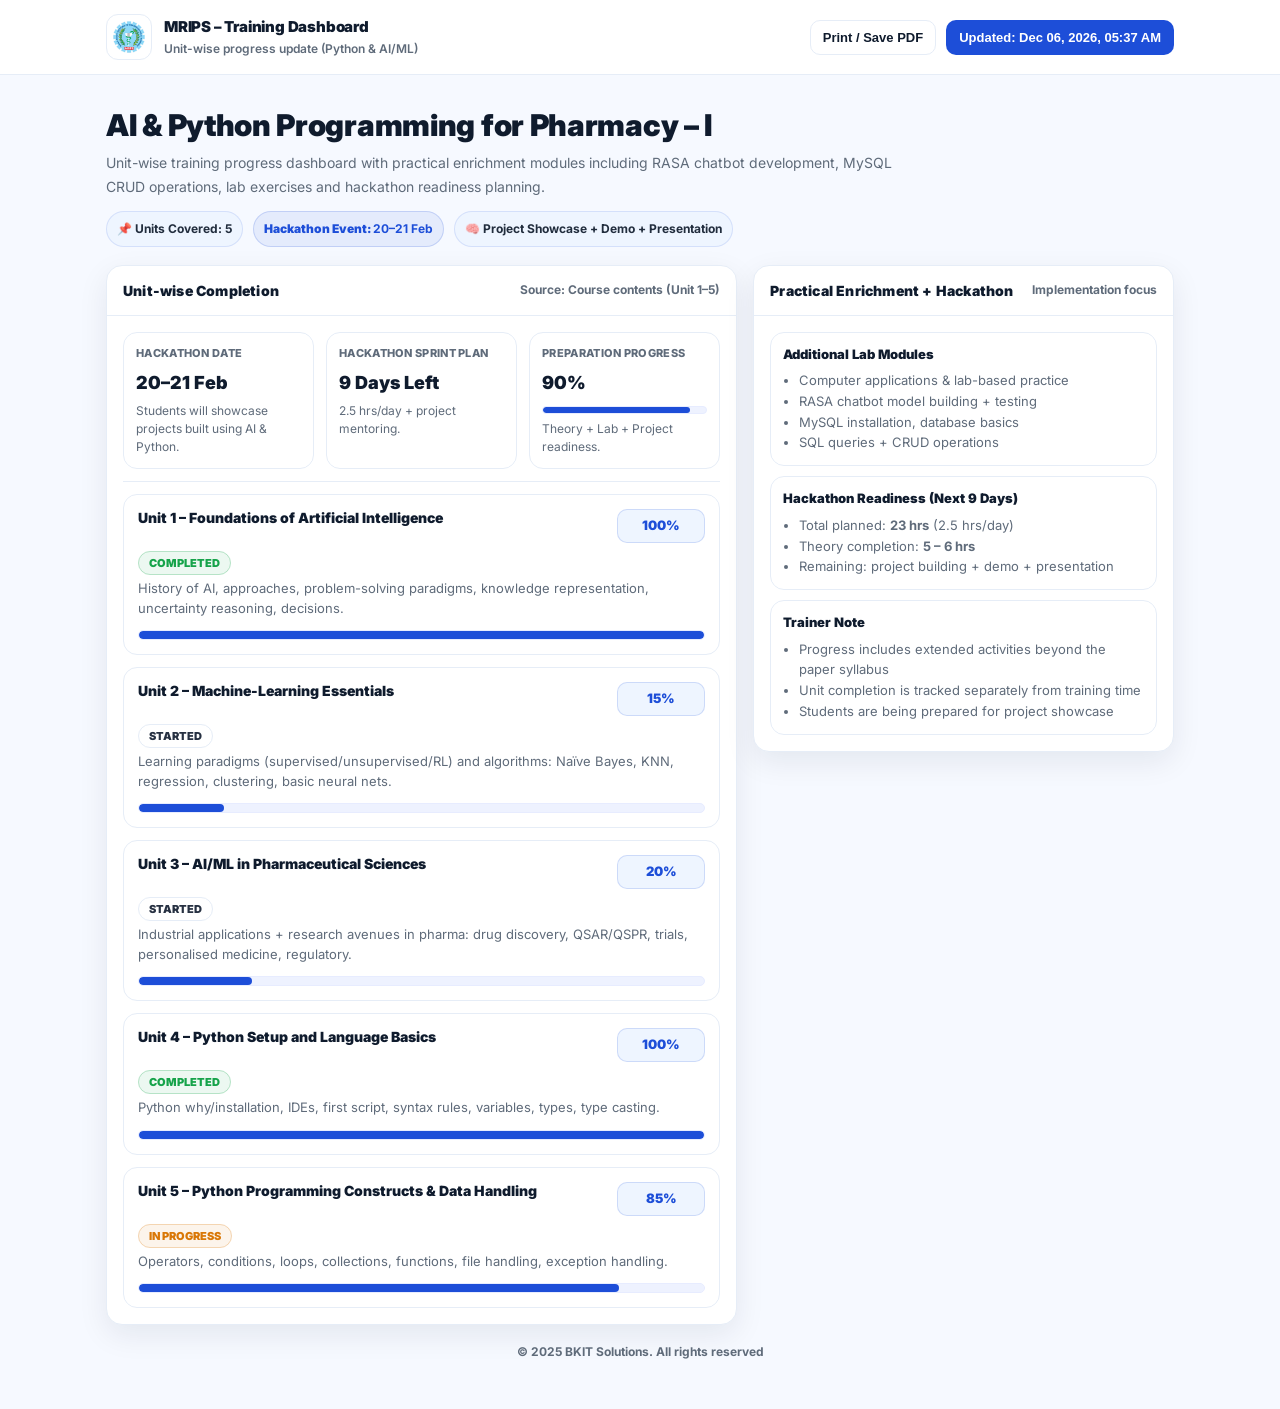
==== progress.html @ 7dd26d0b "Upd" ====
<!DOCTYPE html>
<html lang="en">
<head>
  <meta charset="UTF-8" />
  <meta name="viewport" content="width=device-width, initial-scale=1.0" />
  <title>MRIPS | Unit-wise Progress Dashboard</title>

  <link rel="shortcut icon" href="./fav.png">
  <link rel="preconnect" href="https://fonts.googleapis.com">
  <link rel="preconnect" href="https://fonts.gstatic.com" crossorigin>
  <link href="https://fonts.googleapis.com/css2?family=Inter:wght@400;600;700;800;900&display=swap" rel="stylesheet">

  <style>
    :root{
      /* SaaS / College theme */
      --bg: #f6f9ff;
      --panel: #ffffff;
      --border: #e6edf7;
      --text: #0f1b2d;
      --muted: #5f6b7a;

      --primary: #1d4ed8;     /* blue */
      --primary-2: #2563eb;
      --soft: #eef5ff;

      --success: #16a34a;
      --warning: #d97706;

      --shadow: 0 10px 30px rgba(15, 27, 45, 0.08);
      --radius: 16px;
    }

    *{ box-sizing:border-box; margin:0; padding:0; }
    body{
      font-family: Inter, system-ui, -apple-system, Segoe UI, Roboto, Arial;
      background: var(--bg);
      color: var(--text);
      line-height: 1.5;
    }

    /* Top header (college website style) */
    .topbar{
      background: var(--panel);
      border-bottom: 1px solid var(--border);
      position: sticky;
      top: 0;
      z-index: 10;
    }

    .topbar-inner{
      max-width: 1100px;
      margin: 0 auto;
      padding: 14px 16px;
      display:flex;
      align-items:center;
      justify-content: space-between;
      gap: 12px;
    }

    .brand{
      display:flex;
      align-items:center;
      gap: 12px;
    }

    .logo{
      width: 46px;
      height: 46px;
      border-radius: 12px;
      background: #ffffff;
      border: 1px solid var(--border);
      display: flex;
      align-items: center;
      justify-content: center;
      overflow: hidden;
      flex-shrink: 0;
    }

    .logo img{
      width: 100%;
      height: 100%;
      object-fit: contain;
      padding: 6px;
    }

    .brand-title{
      display:flex;
      flex-direction: column;
      gap: 2px;
    }
    .brand-title b{
      font-size: 15px;
      font-weight: 900;
      letter-spacing: -0.2px;
    }
    .brand-title span{
      font-size: 12px;
      color: var(--muted);
      font-weight: 600;
    }

    .actions{
      display:flex;
      align-items:center;
      gap: 10px;
      flex-wrap: wrap;
      justify-content: flex-end;
    }

    .btn{
      cursor:pointer;
      border-radius: 10px;
      border: 1px solid var(--border);
      background: var(--panel);
      padding: 9px 12px;
      font-size: 13px;
      font-weight: 700;
      color: var(--text);
      transition: 0.2s ease;
    }
    .btn:hover{ transform: translateY(-1px); box-shadow: 0 10px 20px rgba(15,27,45,0.08); }
    .btn.primary{
      border-color: rgba(29,78,216,0.25);
      background: var(--primary);
      color: white;
    }

    /* Layout */
    .wrap{
      max-width: 1100px;
      margin: 0 auto;
      padding: 18px 16px 48px;
    }

    /* ================= HERO ================= */
    .hero{
      margin-top: 14px;
      display:flex;
      align-items:flex-start;
      justify-content: space-between;
      gap: 14px;
      flex-wrap: wrap;
    }

    .hero-left{
      flex: 1 1 560px;
      min-width: 280px;
    }

    .hero-left h1{
      font-size: clamp(20px, 2.4vw, 30px);
      line-height: 1.2;
      letter-spacing: -0.3px;
      font-weight: 900;
      margin-bottom: 8px;
    }

    .hero-left p{
      color: var(--muted);
      font-size: 14px;
      max-width: 820px;
      line-height: 1.7;
    }

    .pill-row{
      margin-top: 12px;
      display:flex;
      gap: 10px;
      flex-wrap: wrap;
      align-items: center;
    }

    .pill{
      background: var(--soft);
      border: 1px solid rgba(29,78,216,0.12);
      color: rgba(15,27,45,0.92);
      padding: 8px 10px;
      font-size: 12px;
      border-radius: 999px;
      font-weight: 700;
    }

    /* NEW hero highlight pill */
    .pill.hackathon{
      background: rgba(29,78,216,0.08);
      border: 1px solid rgba(29,78,216,0.18);
      color: var(--primary);
      font-weight: 900;
      position: relative;
      overflow: hidden;
    }
    .pill.hackathon::after{
      content:"";
      position:absolute;
      inset:0;
      background: linear-gradient(90deg, transparent, rgba(255,255,255,0.55), transparent);
      transform: translateX(-100%);
      animation: shine 2.4s ease infinite;
      opacity: 0.7;
    }
    @keyframes shine{
      0% { transform: translateX(-100%); }
      100% { transform: translateX(100%); }
    }

    /* Cards */
    .grid{
      margin-top: 18px;
      display:grid;
      grid-template-columns: 1.2fr 0.8fr;
      gap: 16px;
      align-items:start;
    }

    .card{
      background: var(--panel);
      border: 1px solid var(--border);
      border-radius: var(--radius);
      box-shadow: var(--shadow);
      overflow: hidden;
    }

    .card-head{
      padding: 14px 16px;
      border-bottom: 1px solid var(--border);
      display:flex;
      justify-content: space-between;
      gap: 10px;
      align-items: center;
    }
    .card-head h2{
      font-size: 14px;
      font-weight: 900;
      letter-spacing: 0.2px;
    }
    .card-head span{
      color: var(--muted);
      font-size: 12px;
      font-weight: 700;
    }

    .card-body{
      padding: 16px;
    }

    /* Summary metrics */
    .stats{
      display:grid;
      grid-template-columns: repeat(3, 1fr);
      gap: 12px;
    }
    .stat{
      border: 1px solid var(--border);
      border-radius: 14px;
      padding: 12px;
      background: #fff;
      position: relative;
      overflow: hidden;
    }
    .stat small{
      color: var(--muted);
      font-weight: 800;
      font-size: 11px;
      display:block;
      margin-bottom: 8px;
      letter-spacing: 0.3px;
      text-transform: uppercase;
    }
    .stat b{
      font-size: 18px;
      font-weight: 900;
    }
    .stat .hint{
      margin-top: 6px;
      font-size: 12px;
      color: var(--muted);
    }

    /* NEW hackathon progress bar inside stat */
    .mini-bar{
      margin-top: 10px;
      height: 8px;
      border-radius: 999px;
      background: #eef2ff;
      border: 1px solid #e7ecff;
      overflow:hidden;
    }
    .mini-fill{
      width: 0%;
      height: 100%;
      background: var(--primary);
      border-radius: 999px;
      transition: width 1400ms cubic-bezier(.2,.8,.2,1);
    }

    /* Unit list */
    .units{
      display:flex;
      flex-direction: column;
      gap: 12px;
    }

    .unit{
      border: 1px solid var(--border);
      border-radius: 14px;
      padding: 14px;
      background: #ffffff;
      transition: 0.2s ease;
    }
    .unit:hover{
      box-shadow: 0 12px 30px rgba(15,27,45,0.08);
      transform: translateY(-1px);
    }

    .unit-top{
      display:flex;
      gap: 12px;
      align-items:flex-start;
      justify-content: space-between;
    }

    /* ✅ fix long title spacing issues */
    .unit-head{
      flex: 1;
      min-width: 0;
    }

    /* title + percent should NEVER break layout */
    .unit-title-row{
      display:flex;
      align-items:flex-start;
      justify-content: space-between;
      gap: 12px;
    }

    .unit-title{
      font-weight: 900;
      font-size: 14px;
      line-height: 1.35;
      margin: 0;
    }

    /* badge always consistent */
    .unit-badge-row{
      margin-top: 6px;
      margin-bottom: 6px;
    }

    .unit-desc{
      font-size: 13px;
      color: var(--muted);
      max-width: 760px;
    }

    /* right-side percent marker */
    .percent{
      min-width: 88px;
      height: 34px;
      border-radius: 10px;
      background: var(--soft);
      border: 1px solid rgba(29,78,216,0.16);
      color: var(--primary);
      display:flex;
      align-items:center;
      justify-content:center;
      font-weight: 900;
      font-size: 13px;
      flex-shrink: 0;
    }

    /* progress bar */
    .bar{
      margin-top: 12px;
      height: 10px;
      border-radius: 999px;
      background: #eef2ff;
      overflow:hidden;
      border: 1px solid #e7ecff;
    }
    .fill{
      width: 0%;
      height: 100%;
      border-radius: 999px;
      background: var(--primary);
      transition: width 1400ms cubic-bezier(.2,.8,.2,1);
    }

    /* tags */
    .tag{
      padding: 4px 10px;
      border-radius: 999px;
      border: 1px solid var(--border);
      background: #fff;
      font-weight: 900;
      color: rgba(15,27,45,0.9);
      font-size: 11px;
      width: fit-content;
    }
    .tag.good{ border-color: rgba(22,163,74,0.25); background: rgba(22,163,74,0.08); color: var(--success); }
    .tag.warn{ border-color: rgba(217,119,6,0.25); background: rgba(217,119,6,0.08); color: var(--warning); }

    /* Side panels */
    .list{
      display:flex;
      flex-direction: column;
      gap: 10px;
    }

    .item{
      border: 1px solid var(--border);
      border-radius: 14px;
      padding: 12px;
      background: #fff;
    }
    .item h3{
      font-size: 13px;
      font-weight: 900;
      margin-bottom: 6px;
    }
    .item ul{
      margin-left: 16px;
      color: var(--muted);
      font-size: 13px;
      line-height: 1.6;
    }

    .divider{
      height: 1px;
      background: var(--border);
      margin: 12px 0;
    }

    .foot{
      text-align:center;
      margin-top: 18px;
      color: var(--muted);
      font-size: 12px;
      font-weight: 700;
    }

    /* Responsive */
    @media (max-width: 960px){
      .grid{ grid-template-columns: 1fr; }
      .stats{ grid-template-columns: 1fr; }
      .actions{ display:none; }
    }

    /* Print view (for management reports) */
    @media print{
      .topbar{ position: static; }
      .btn{ display:none; }
      body{ background: #fff; }
      .card{ box-shadow:none; }
    }
  </style>
</head>

<body>
  <!-- Top bar -->
  <div class="topbar">
    <div class="topbar-inner">
      <div class="brand">
        <div class="logo"><img src="./Mrips-Logo.png" alt=""></div>

        <div class="brand-title">
          <b>MRIPS – Training Dashboard</b>
          <span>Unit-wise progress update (Python & AI/ML)</span>
        </div>
      </div>

      <div class="actions">
        <button class="btn" onclick="window.print()">Print / Save PDF</button>
        <button class="btn primary" id="updatedBtn">Updated: --</button>
      </div>
    </div>
  </div>

  <div class="wrap">
    <!-- ✅ HERO UPDATED -->
    <div class="hero">
      <div class="hero-left">
        <h1>AI & Python Programming for Pharmacy – I</h1>
        <p>
          Unit-wise training progress dashboard with practical enrichment modules including
          RASA chatbot development, MySQL CRUD operations, lab exercises and hackathon readiness planning.
        </p>

        <div class="pill-row">
          <div class="pill">📌 Units Covered: <b>5</b></div>
          <div class="pill hackathon">Hackathon Event: <b>20–21 Feb</b></div>
          <div class="pill">🧠 Project Showcase + Demo + Presentation</div>
        </div>
      </div>
    </div>

    <!-- Main grid -->
    <div class="grid">
      <!-- Left main -->
      <div class="card">
        <div class="card-head">
          <h2>Unit-wise Completion</h2>
          <span>Source: Course contents (Unit 1–5)</span>
        </div>

        <div class="card-body">

          <!-- ✅ STATS UPDATED (Hackathon highlight + animations) -->
          <div class="stats" id="hackathonBlock">

            <div class="stat">
              <small>Hackathon Date</small>
              <b>20–21 Feb</b>
              <div class="hint">Students will showcase projects built using AI & Python.</div>
            </div>

            <div class="stat">
              <small>Hackathon Sprint Plan</small>
              <b>9 Days Left</b>
              <div class="hint">2.5 hrs/day + project mentoring.</div>
            </div>

            <div class="stat">
              <small>Preparation Progress</small>
              <b><span id="hackStatPct">0</span>%</b>
              <div class="mini-bar">
                <div class="mini-fill" id="hackStatFill"></div>
              </div>
              <div class="hint">Theory + Lab + Project readiness.</div>
            </div>

          </div>

          <div class="divider"></div>

          <div class="units" id="units"></div>
        </div>
      </div>

      <!-- Right side -->
      <div class="card">
        <div class="card-head">
          <h2>Practical Enrichment + Hackathon</h2>
          <span>Implementation focus</span>
        </div>

        <div class="card-body">
          <div class="list">
            <div class="item">
              <h3>Additional Lab Modules</h3>
              <ul>
                <li>Computer applications & lab-based practice</li>
                <li>RASA chatbot model building + testing</li>
                <li>MySQL installation, database basics</li>
                <li>SQL queries + CRUD operations</li>
              </ul>
            </div>

            <div class="item">
              <h3>Hackathon Readiness (Next 9 Days)</h3>
              <ul>
                <li>Total planned: <b>23 hrs</b> (2.5 hrs/day)</li>
                <li>Theory completion: <b>5 – 6 hrs</b></li>
                <li>Remaining: project building + demo + presentation</li>
              </ul>
            </div>

            <div class="item">
              <h3>Trainer Note</h3>
              <ul>
                <li>Progress includes extended activities beyond the paper syllabus</li>
                <li>Unit completion is tracked separately from training time</li>
                <li>Students are being prepared for project showcase</li>
              </ul>
            </div>
          </div>
        </div>
      </div>

    </div>

    <div class="foot">© 2025 BKIT Solutions. All rights reserved</div>
  </div>

  <script>
    // === Settings ===
    const TOTAL_COMPLETED_HOURS = 40;
    const UNITS = 5;
    const HOURS_PER_UNIT = TOTAL_COMPLETED_HOURS / UNITS;

    // Hackathon progress (change anytime)
    const HACKATHON_PROGRESS = 90;

    // % completion you provided
    const unitProgress = [
      { name: "Unit 1 – Foundations of Artificial Intelligence", percent: 100 },
      { name: "Unit 2 – Machine-Learning Essentials", percent: 15 },
      { name: "Unit 3 – AI/ML in Pharmaceutical Sciences", percent: 20 },
      { name: "Unit 4 – Python Setup and Language Basics", percent: 100 },
      { name: "Unit 5 – Python Programming Constructs & Data Handling", percent: 85 },
    ];

    const unitDesc = [
      "History of AI, approaches, problem-solving paradigms, knowledge representation, uncertainty reasoning, decisions.",
      "Learning paradigms (supervised/unsupervised/RL) and algorithms: Naïve Bayes, KNN, regression, clustering, basic neural nets.",
      "Industrial applications + research avenues in pharma: drug discovery, QSAR/QSPR, trials, personalised medicine, regulatory.",
      "Python why/installation, IDEs, first script, syntax rules, variables, types, type casting.",
      "Operators, conditions, loops, collections, functions, file handling, exception handling."
    ];

    // === Render Units ===
    const unitsEl = document.getElementById("units");

    unitProgress.forEach((u, i) => {
      const tagClass =
        u.percent === 100 ? "good" : (u.percent >= 60 ? "warn" : "");

      const tagText =
        u.percent === 100 ? "COMPLETED" : (u.percent >= 60 ? "IN PROGRESS" : "STARTED");

      const div = document.createElement("div");
      div.className = "unit";

      div.innerHTML = `
        <div class="unit-top">
          <div class="unit-head">

            <div class="unit-title-row">
              <div class="unit-title">${u.name}</div>
              <div class="percent" data-target="${u.percent}">0%</div>
            </div>

            <div class="unit-badge-row">
              <span class="tag ${tagClass}">${tagText}</span>
            </div>

            <div class="unit-desc">${unitDesc[i]}</div>
          </div>
        </div>

        <div class="bar">
          <div class="fill" data-fill="${u.percent}"></div>
        </div>
      `;

      unitsEl.appendChild(div);
    });

    // Updated date badge
    const now = new Date();
    const stamp = now.toLocaleString(undefined, { year:"numeric", month:"short", day:"2-digit", hour:"2-digit", minute:"2-digit" });
    const updatedBtn = document.getElementById("updatedBtn");
    updatedBtn.textContent = "Updated: " + stamp;

    // Animations
    function animate(){
      // Unit bars
      document.querySelectorAll(".fill").forEach((fill, idx) => {
        const target = fill.getAttribute("data-fill");
        setTimeout(() => fill.style.width = target + "%", 120 + idx * 90);
      });

      // Unit percent count-up
      document.querySelectorAll(".percent").forEach((box, idx) => {
        const target = parseInt(box.getAttribute("data-target"), 10);
        let val = 0;
        const step = Math.max(1, Math.floor(target / 38));
        setTimeout(() => {
          const timer = setInterval(() => {
            val += step;
            if(val >= target){ val = target; clearInterval(timer); }
            box.textContent = val + "%";
          }, 14);
        }, 120 + idx * 90);
      });

      // Hackathon stat animation
      const fill = document.getElementById("hackStatFill");
      const pct = document.getElementById("hackStatPct");

      setTimeout(() => {
        fill.style.width = HACKATHON_PROGRESS + "%";
      }, 250);

      let current = 0;
      const stepH = Math.max(1, Math.floor(HACKATHON_PROGRESS / 40));
      const timerH = setInterval(() => {
        current += stepH;
        if(current >= HACKATHON_PROGRESS){
          current = HACKATHON_PROGRESS;
          clearInterval(timerH);
        }
        pct.textContent = current;
      }, 14);
    }

    window.addEventListener("load", animate);
  </script>
</body>
</html>
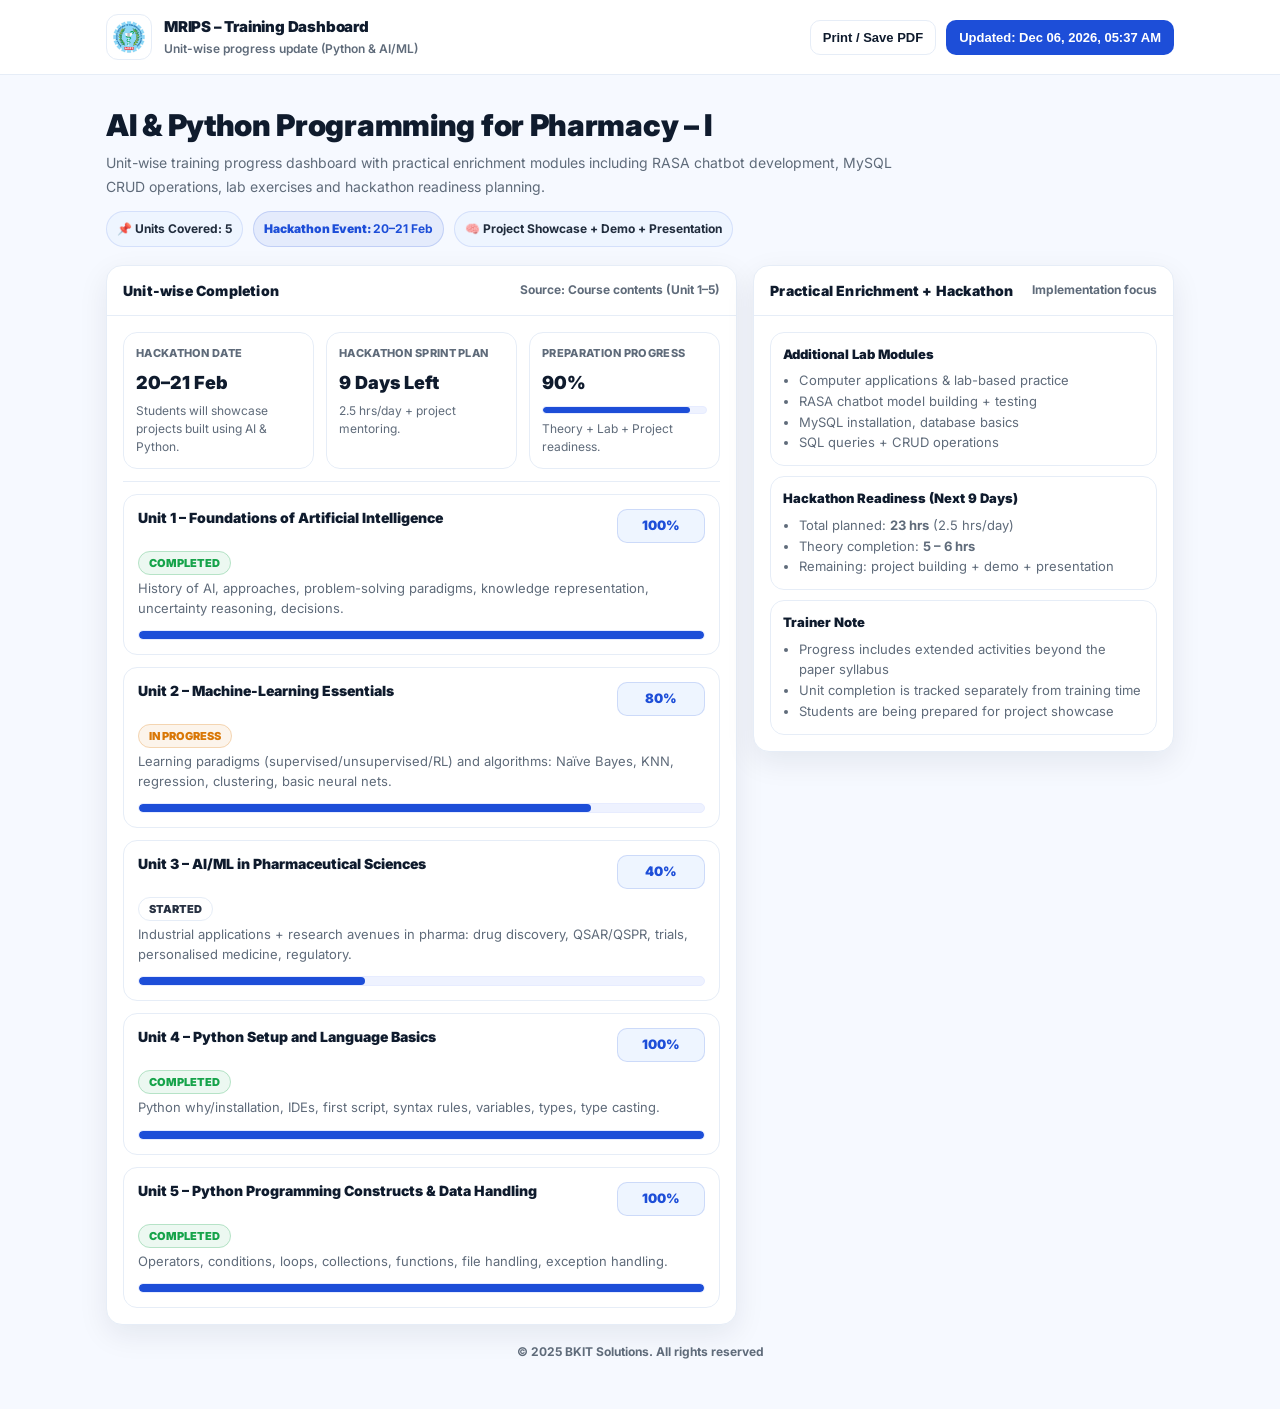
==== commit 75f655a0: "Upd" ====
--- a/progress.html
+++ b/progress.html
@@ -593,10 +593,10 @@
     // % completion you provided
     const unitProgress = [
       { name: "Unit 1 – Foundations of Artificial Intelligence", percent: 100 },
-      { name: "Unit 2 – Machine-Learning Essentials", percent: 15 },
-      { name: "Unit 3 – AI/ML in Pharmaceutical Sciences", percent: 20 },
+      { name: "Unit 2 – Machine-Learning Essentials", percent: 80 },
+      { name: "Unit 3 – AI/ML in Pharmaceutical Sciences", percent: 40 },
       { name: "Unit 4 – Python Setup and Language Basics", percent: 100 },
-      { name: "Unit 5 – Python Programming Constructs & Data Handling", percent: 85 },
+      { name: "Unit 5 – Python Programming Constructs & Data Handling", percent: 100 },
     ];
 
     const unitDesc = [
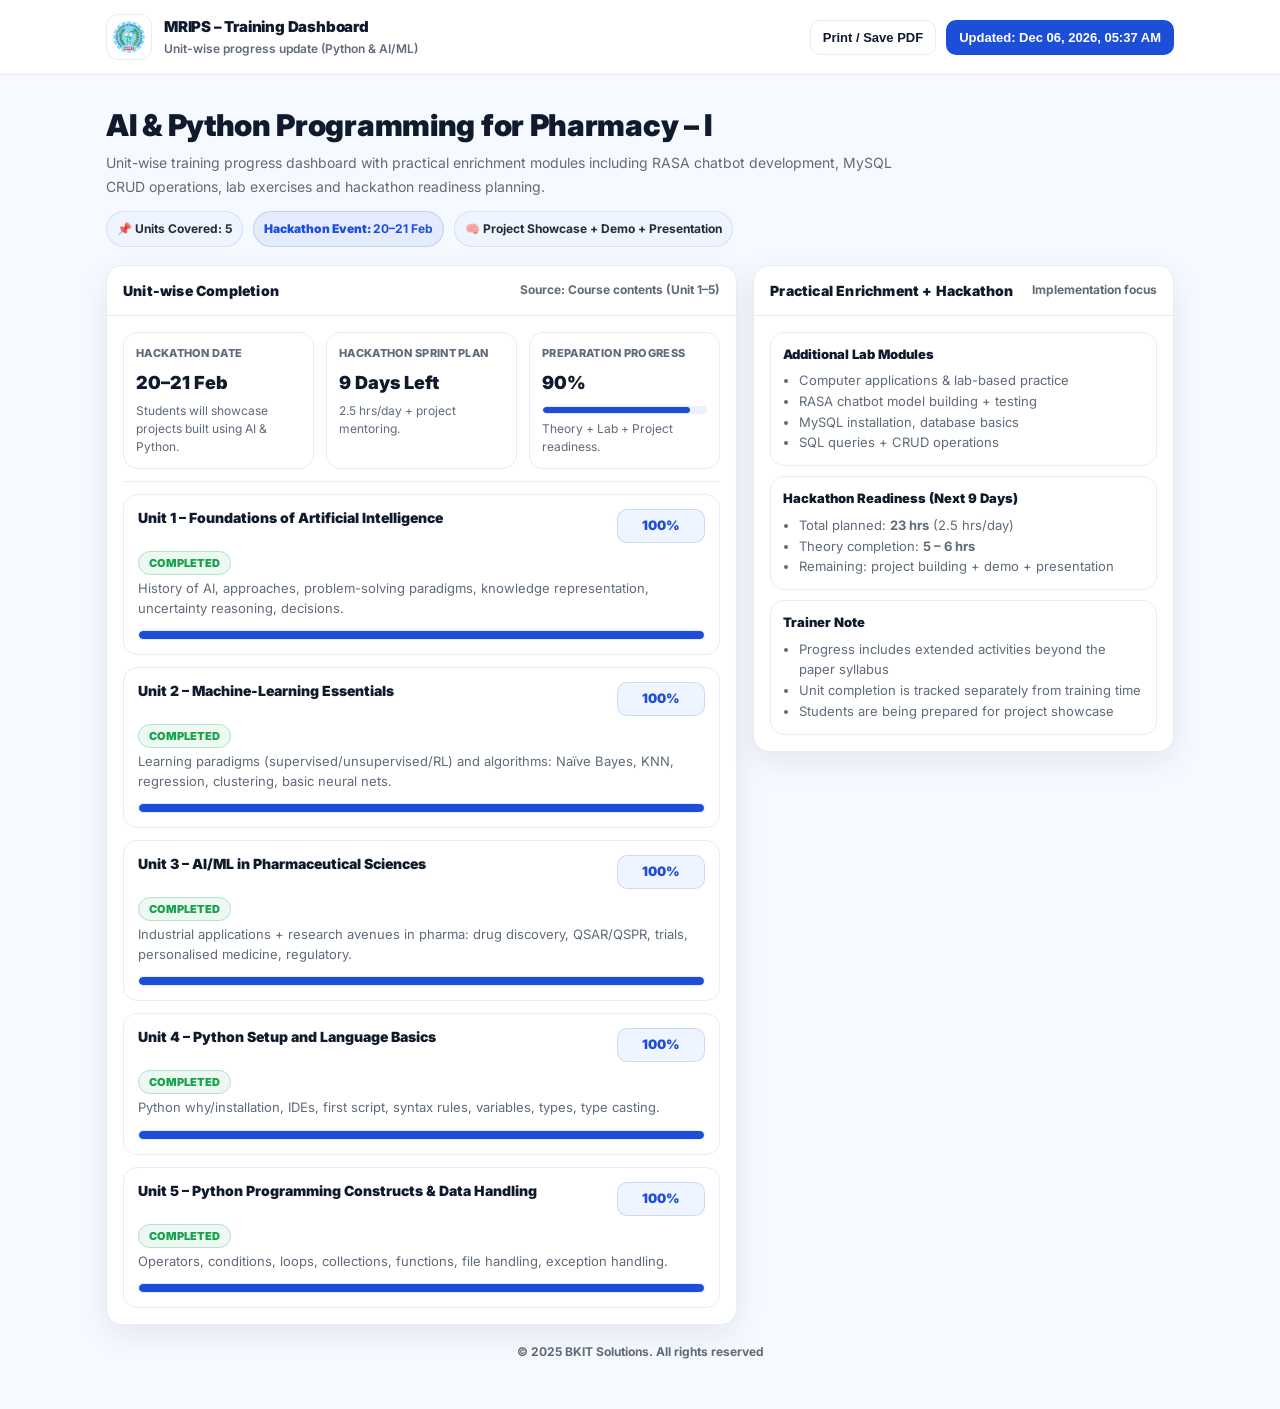
==== commit b69350e8: "Update progress.html" ====
--- a/progress.html
+++ b/progress.html
@@ -593,8 +593,8 @@
     // % completion you provided
     const unitProgress = [
       { name: "Unit 1 – Foundations of Artificial Intelligence", percent: 100 },
-      { name: "Unit 2 – Machine-Learning Essentials", percent: 80 },
-      { name: "Unit 3 – AI/ML in Pharmaceutical Sciences", percent: 40 },
+      { name: "Unit 2 – Machine-Learning Essentials", percent: 100 },
+      { name: "Unit 3 – AI/ML in Pharmaceutical Sciences", percent: 100 },
       { name: "Unit 4 – Python Setup and Language Basics", percent: 100 },
       { name: "Unit 5 – Python Programming Constructs & Data Handling", percent: 100 },
     ];
